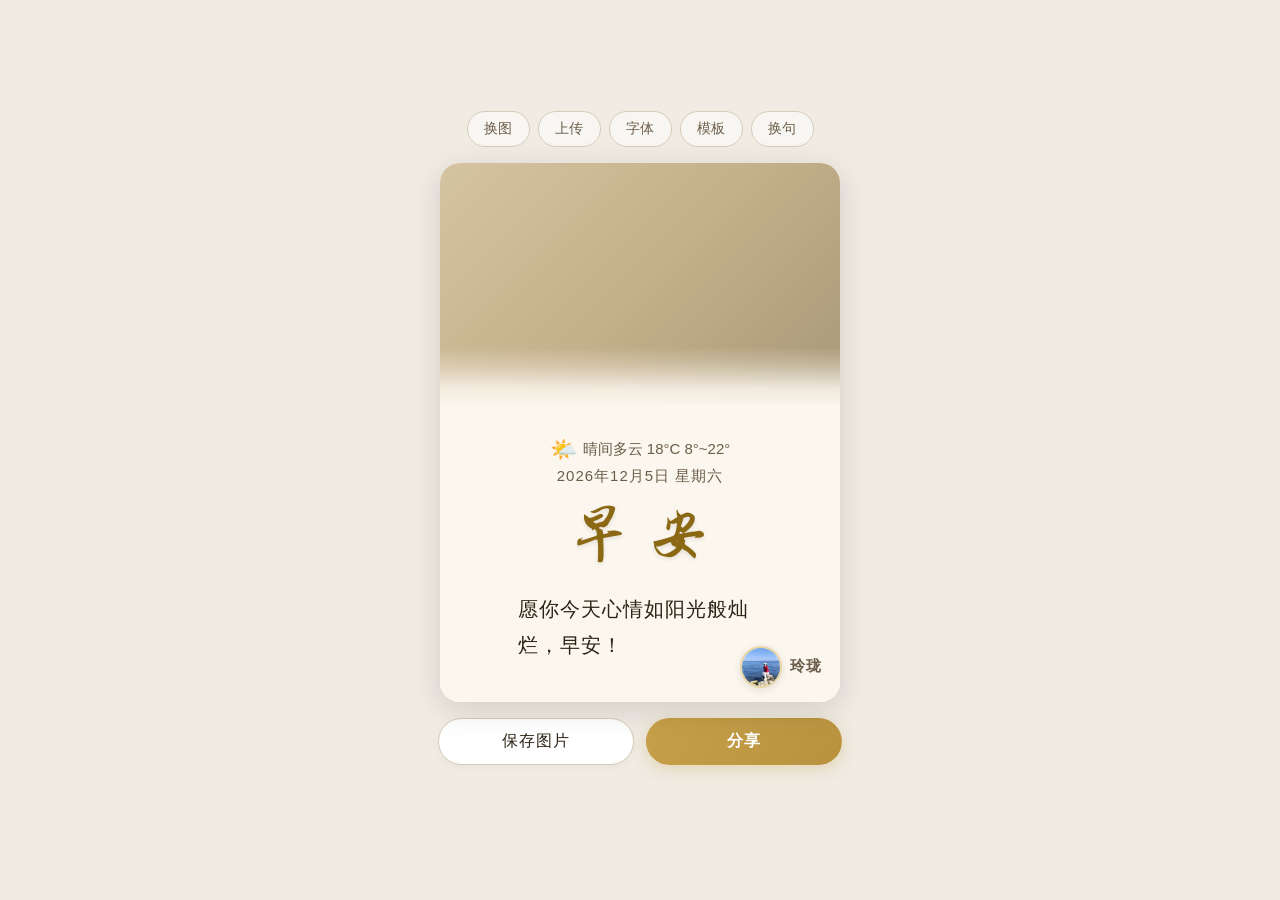
==== docs/index.html @ c414a66a "chore: 站点文件复制到 /docs 供 GitHub Pages 部署" ====
<!DOCTYPE html>
<html lang="zh-CN">
<head>
    <meta charset="UTF-8">
    <meta name="viewport" content="width=device-width, initial-scale=1.0, maximum-scale=1.0, user-scalable=no">
    <meta name="apple-mobile-web-app-capable" content="yes">
    <meta name="apple-mobile-web-app-status-bar-style" content="black-translucent">
    <title>早安海报</title>

    <!-- 手写体中文字体：Google Fonts 加载，系统楷体兜底 -->
    <link rel="preconnect" href="https://fonts.googleapis.com">
    <link rel="preconnect" href="https://fonts.gstatic.com" crossorigin>
    <link href="https://fonts.googleapis.com/css2?family=Ma+Shan+Zheng&family=Liu+Jian+Mao+Cao&family=ZCOOL+QingKe+HuangYou&family=Long+Cang&family=Zhi+Mang+Xing&display=swap" rel="stylesheet">

    <link rel="stylesheet" href="css/style.css">
</head>
<body>

    <!-- ========== 页面主体 ========== -->
    <main class="app-container">

        <!-- 顶部工具栏 — 一行排列 -->
        <header class="toolbar top-toolbar">
            <button class="btn-tool" id="btnChangeImage" title="换一张背景图">换图</button>
            <button class="btn-tool" id="btnUploadImage" title="上传自定义图片">上传</button>
            <button class="btn-tool" id="btnSwitchFont" title="换个字体风格">字体</button>
            <button class="btn-tool" id="btnTemplate" title="切换海报模板">模板</button>
            <button class="btn-tool" id="btnSwitchBlessing" title="换一句祝福语">换句</button>
        </header>

        <!-- 海报区域 -->
        <div class="poster-wrapper" id="posterWrapper">
            <div class="poster" id="poster">

                <!-- 图片区（上方）— 用 div + background-image，html2canvas 渲染更可靠 -->
                <div class="poster-image-zone">
                    <div class="poster-image" id="posterImage"></div>
                    <!-- 图片加载中 -->
                    <div class="poster-image-loading" id="posterImageLoading">加载中…</div>
                    <!-- 图片底部渐变过渡（延伸到信息区上方消除接缝） -->
                    <div class="poster-image-fade"></div>
                </div>

                <!-- 信息区（下方） -->
                <div class="poster-info-zone">
                    <div class="poster-content">

                        <!-- 天气 -->
                        <div class="poster-weather" id="posterWeather">
                            <span class="weather-icon" id="weatherIcon">☀️</span>
                            <span class="weather-text" id="weatherText">晴 18°C</span>
                        </div>

                        <!-- 日期 -->
                        <div class="poster-date" id="posterDate">
                            2026年7月3日 星期五
                        </div>

                        <!-- 早安大字 -->
                        <div class="poster-morning">
                            <span class="morning-text">早 安</span>
                        </div>

                        <!-- 祝福语（可点击编辑） -->
                        <div class="poster-blessing" id="posterBlessing">
                            <p class="blessing-text" id="blessingText"
                               title="点击编辑祝福语">愿你今天心情如阳光般灿烂！</p>
                            <!-- 编辑模式 -->
                            <textarea class="blessing-edit" id="blessingEdit"
                                      placeholder="输入你的祝福语…" rows="2"></textarea>
                            <div class="blessing-edit-actions" id="blessingEditActions">
                                <button class="btn-edit-action btn-edit-save" id="btnEditSave">✓ 确定</button>
                                <button class="btn-edit-action btn-edit-cancel" id="btnEditCancel">取消</button>
                                <button class="btn-edit-action btn-edit-reset" id="btnEditReset">恢复系统</button>
                            </div>
                        </div>

                    </div><!-- /poster-content -->

                    <!-- 作者署名 -->
                    <div class="poster-author">
                        <img
                            class="author-avatar"
                            id="authorAvatar"
                            src="assets/laowang.jpg"
                            alt="头像"
                            onerror="this.style.display='none'"
                        >
                        <span class="author-name" id="authorName">玲珑</span>
                    </div>
                </div><!-- /poster-info-zone -->

            </div><!-- /poster -->
        </div><!-- /poster-wrapper -->

        <!-- 底部操作栏 -->
        <footer class="toolbar bottom-toolbar">
            <button class="btn-action" id="btnSave">保存图片</button>
            <button class="btn-action btn-action-primary" id="btnShare">分享</button>
        </footer>

        <!-- 隐藏的文件上传 input -->
        <input type="file" id="fileInput" accept="image/*" style="display:none">

    </main>

    <!-- Toast 提示 -->
    <div class="toast" id="toast"></div>

    <!-- 模板选择弹窗 -->
    <div class="modal-overlay" id="modalOverlay">
        <div class="modal" id="modalTemplate">
            <h3 class="modal-title">选择海报模板</h3>
            <div class="template-list" id="templateList"></div>
            <button class="btn btn-block btn-primary" id="btnCloseModal">关闭</button>
        </div>
    </div>

    <!-- ========== 业务 JS ========== -->
    <script src="js/blessings.js"></script>
    <script src="js/weather.js"></script>
    <script src="js/fonts.js"></script>
    <script src="js/templates.js"></script>
    <script src="js/share.js"></script>
    <script src="js/app.js"></script>

</body>
</html>
---- docs/css/style.css ----
/* ============================================================
   早安海报 — 样式表
   布局：图片区(上 45%) + 信息区(下 55%) | 3 套模板 | 6 套字体
   使用 padding-bottom 撑高 + 绝对定位（兼容性最好）
   ============================================================ */

/* ---------- CSS 变量 ---------- */
:root {
    --gold:        #C8A04A;
    --gold-light:  #E8D5A3;
    --gold-dark:   #9A7B32;
    --warm-white:  #FFF8EC;
    --warm-bg:     #FBF6EE;
    --ink:         #2C2416;
    --ink-light:   #6B5E4A;
    --ink-lighter: #9A8E7A;

    --radius:      16px;
    --font-base:   "PingFang SC", "Hiragino Sans GB", "Microsoft YaHei", "Noto Sans SC", sans-serif;
    --font-song:   "Noto Serif SC", "STSong", "SimSun", "Songti SC", serif;
    --font-kai:    "STKaiti", "KaiTi", "Kaiti SC", serif;
}

/* ---------- 全局 ---------- */
*, *::before, *::after { box-sizing: border-box; margin: 0; padding: 0; }
html { font-size: 16px; -webkit-text-size-adjust: 100%; }

body {
    font-family: var(--font-base);
    background: #F0EBE3;
    color: var(--ink);
    min-height: 100dvh;
    display: flex;
    justify-content: center;
    align-items: flex-start;
    padding: 12px 0 24px;
    -webkit-tap-highlight-color: transparent;
    -webkit-font-smoothing: antialiased;
}

.app-container {
    width: 100%;
    max-width: 420px;
    display: flex;
    flex-direction: column;
    align-items: center;
    gap: 12px;
    padding: 0 8px;
}

/* ============================================================
   工具栏
   ============================================================ */
.toolbar {
    display: flex;
    align-items: center;
    justify-content: center;
    gap: 8px;
    width: 100%;
}
.top-toolbar    { padding: 8px 0 4px; flex-wrap: nowrap; }
.bottom-toolbar { padding: 4px 0 16px; gap: 12px; }

/* ---------- 高级感工具按钮（顶部） ---------- */
.btn-tool {
    font-family: var(--font-base);
    font-size: 13px;
    font-weight: 500;
    padding: 7px 14px;
    border: 1px solid #D5CBB8;
    border-radius: 20px;
    background: rgba(255,255,255,0.55);
    color: var(--ink-light);
    cursor: pointer;
    user-select: none;
    -webkit-user-select: none;
    transition: all 0.22s ease;
    white-space: nowrap;
    letter-spacing: 0.5px;
    backdrop-filter: blur(6px);
    -webkit-backdrop-filter: blur(6px);
    position: relative;
    overflow: hidden;
}
.btn-tool::after {
    content: '';
    position: absolute;
    inset: 0;
    border-radius: 20px;
    opacity: 0;
    transition: opacity 0.22s ease;
    background: linear-gradient(135deg, rgba(200,160,74,0.08), rgba(200,160,74,0.02));
}
.btn-tool:hover::after,
.btn-tool:active::after { opacity: 1; }
.btn-tool:hover {
    border-color: var(--gold);
    color: var(--gold-dark);
}
.btn-tool:active {
    transform: scale(0.95);
    background: rgba(200,160,74,0.12);
}

/* ---------- 底部操作按钮 ---------- */
.btn-action {
    font-family: var(--font-base);
    font-size: 16px;
    font-weight: 500;
    padding: 12px 32px;
    border: 1.5px solid #D5CBB8;
    border-radius: 26px;
    background: #fff;
    color: var(--ink);
    cursor: pointer;
    user-select: none;
    -webkit-user-select: none;
    transition: all 0.22s ease;
    letter-spacing: 1px;
    box-shadow: 0 2px 8px rgba(0,0,0,0.04);
    white-space: nowrap;
    flex: 1;
    text-align: center;
}
.btn-action:active {
    transform: scale(0.97);
    background: #f8f2e8;
}
.btn-action-primary {
    background: linear-gradient(135deg, #C8A04A, #B8923E);
    color: #fff;
    border-color: transparent;
    font-weight: 600;
    box-shadow: 0 4px 16px rgba(200,160,74,0.3);
}
.btn-action-primary:active {
    background: linear-gradient(135deg, #B08A38, #A07A2E);
    box-shadow: 0 2px 8px rgba(200,160,74,0.2);
}

/* ---------- 旧按钮兼容（弹窗关闭用） ---------- */
.btn {
    font-family: var(--font-base);
    font-size: 15px;
    padding: 12px 24px;
    border: none;
    border-radius: 24px;
    background: var(--gold);
    color: #fff;
    font-weight: 600;
    cursor: pointer;
    user-select: none;
    -webkit-user-select: none;
    transition: background 0.15s, transform 0.1s;
    white-space: nowrap;
}
.btn:active { transform: scale(0.96); background: #b08632; }
.btn-block { width: 100%; display: block; text-align: center; }

/* ============================================================
   海报外层 — padding-bottom 撑高
   ============================================================ */
.poster-wrapper {
    width: 100%;
    max-width: 375px;
    border-radius: var(--radius);
    overflow: hidden;
    box-shadow: 0 8px 32px rgba(0,0,0,0.13);
    position: relative;
    padding-bottom: 133.33%;     /* 3:4 */
    height: 0;
}

.poster {
    position: absolute;
    inset: 0;
    overflow: hidden;
    background: var(--warm-bg);
}

/* ============================================================
   图片区（上方 45%）
   — 用 div + background-image 代替 img 标签
   — html2canvas 对 background-size:cover 的渲染比 object-fit 更可靠
   ============================================================ */
.poster-image-zone {
    position: absolute;
    top: 0; left: 0; right: 0;
    height: 45%;
    overflow: hidden;
    /* 兜底渐变：图片加载前/失败时 */
    background: linear-gradient(135deg, #D5C4A1 0%, #C4B08A 50%, #A89878 100%);
}

.poster-image {
    width: 100%;
    height: 100%;
    background-size: cover;
    background-position: center;
    background-repeat: no-repeat;
    transition: opacity 0.4s ease;
}
.poster-image.loading { opacity: 0.3; }

.poster-image-loading {
    position: absolute;
    top: 50%; left: 50%;
    transform: translate(-50%, -50%);
    font-size: 14px;
    color: rgba(255,255,255,0.7);
    pointer-events: none;
    opacity: 0;
    transition: opacity 0.2s;
    z-index: 3;
}
.poster-image-loading.show { opacity: 1; }

/* 图片底部渐变过渡
   — height 增加到 60px，确保平滑过渡
   — 底部颜色与信息区背景精确一致 (#FBF6EE)，消除接缝 */
.poster-image-fade {
    position: absolute;
    bottom: -1px;   /* 1px 重叠消除可能出现的细线 */
    left: 0; right: 0;
    height: 60px;
    background: linear-gradient(to bottom,
        transparent 0%,
        rgba(251,246,238,0.3) 30%,
        rgba(251,246,238,0.85) 70%,
        #FBF6EE 100%);
    pointer-events: none;
    z-index: 2;
}

/* ============================================================
   信息区（下方 55%）
   — top 偏移量覆盖 2px 到图片区，彻底消除接缝线
   ============================================================ */
.poster-info-zone {
    position: absolute;
    top: calc(45% - 2px);  /* 2px 重叠，消除与图片区的渲染间隙 */
    bottom: 0;
    left: 0; right: 0;
    display: flex;
    flex-direction: column;
    align-items: center;
    justify-content: center;
    background: #FBF6EE;
}

.poster-content {
    display: flex;
    flex-direction: column;
    align-items: center;
    width: 100%;
    padding: 0 24px;
}

/* ---------- 天气 ---------- */
.poster-weather {
    display: flex;
    align-items: center;
    gap: 6px;
    font-size: 15px;
    color: var(--ink-light);
    margin-bottom: 6px;
}
.weather-icon { font-size: 22px; line-height: 1; }
.weather-text { font-weight: 500; }

/* ---------- 日期 ---------- */
.poster-date {
    font-size: 15px;
    color: var(--ink-light);
    letter-spacing: 1px;
    margin-bottom: 12px;
}

/* ---------- 早安大字 — 使用 CSS 变量让字体预设覆盖 ---------- */
.poster-morning { margin-bottom: 10px; }
.morning-text {
    font-family: var(--font-morning, var(--font-song));
    font-size: 62px;
    font-weight: var(--morning-weight, 400);
    letter-spacing: var(--morning-spacing, 6px);
    line-height: 1.15;
    color: #8B6914;
    text-shadow: 0 1px 2px rgba(0,0,0,0.06);
}

/* ---------- 祝福语 ---------- */
.poster-blessing {
    margin-top: 4px;
    position: relative;
}
.blessing-text {
    font-family: var(--font-blessing, var(--font-kai));
    font-size: var(--blessing-size, 20px);
    font-weight: var(--blessing-weight, 400);
    line-height: 1.8;
    letter-spacing: 1px;
    color: var(--ink);
    max-width: 260px;
    cursor: pointer;
    padding: 4px 8px;
    border-radius: 8px;
    transition: background 0.2s;
    white-space: pre-wrap;     /* 保留换行符 */
    word-break: break-word;
}
.blessing-text:hover {
    background: rgba(200,160,74,0.06);
}
.blessing-text.custom {
    /* 保持黑色，仅通过其他方式（可选）标记自定义状态 */
}

/* ---------- 祝福语编辑模式 ---------- */
.blessing-edit {
    display: none;
    width: 100%;
    max-width: 280px;
    min-height: 60px;
    font-family: var(--font-blessing, var(--font-kai));
    font-size: var(--blessing-size, 20px);
    font-weight: var(--blessing-weight, 400);
    line-height: 1.8;
    letter-spacing: 1px;
    color: var(--ink);
    border: 2px solid var(--gold);
    border-radius: 12px;
    padding: 10px 14px;
    background: #fff;
    resize: vertical;
    outline: none;
    text-align: center;
}
.blessing-edit:focus { border-color: var(--gold-dark); box-shadow: 0 0 0 3px rgba(200,160,74,0.12); }
/* 编辑区左对齐，方便输入多行 */
.blessing-edit {
    text-align: left;
    white-space: pre-wrap;
}

.blessing-edit-actions {
    display: none;
    gap: 8px;
    justify-content: center;
    margin-top: 10px;
    flex-wrap: wrap;
}

.btn-edit-action {
    font-family: var(--font-base);
    font-size: 13px;
    padding: 6px 16px;
    border-radius: 16px;
    border: 1px solid #D5CBB8;
    background: #fff;
    color: var(--ink-light);
    cursor: pointer;
    transition: all 0.15s;
    letter-spacing: 0.5px;
}
.btn-edit-action:active { transform: scale(0.96); }
.btn-edit-save {
    background: var(--gold);
    color: #fff;
    border-color: transparent;
    font-weight: 600;
}
.btn-edit-save:active { background: var(--gold-dark); }
.btn-edit-reset {
    font-size: 12px;
    color: #aaa;
    border-color: #e5e0d5;
}

/* 编辑模式激活 */
.poster-blessing.editing .blessing-text { display: none; }
.poster-blessing.editing .blessing-edit { display: block; }
.poster-blessing.editing .blessing-edit-actions { display: flex; }

/* ---------- 作者署名 ---------- */
.poster-author {
    position: absolute;
    bottom: 14px;
    right: 18px;
    display: flex;
    align-items: center;
    gap: 8px;
}
.author-avatar {
    width: 42px;
    height: 42px;
    border-radius: 50%;
    object-fit: cover;
    border: 2px solid var(--gold-light);
    box-shadow: 0 2px 8px rgba(0,0,0,0.1);
    background: #eee;
}
.author-name {
    font-size: 15px;
    font-weight: 600;
    letter-spacing: 1px;
    color: var(--ink-light);
}


/* ============================================================
   模板 B — 卡片式
   ============================================================ */
.poster.template-b .poster-image-zone {
    height: calc(50% + 20px);   /* 多出 20px 覆盖白色卡片上方圆角区域 */
    z-index: 1;
}
.poster.template-b .poster-image-fade { height: 0; }
.poster.template-b .poster-info-zone {
    top: 50%;
    bottom: 0;
    background: #fff;
    border-radius: 18px 18px 0 0;
    z-index: 3;
    padding-top: 20px;
    box-shadow: 0 -4px 20px rgba(0,0,0,0.06);
}
.poster.template-b .morning-text { font-size: 56px; }
.poster.template-b .blessing-text { font-size: 19px; }


/* ============================================================
   模板 C — 杂志风
   ============================================================ */
.poster.template-c .poster-image-zone {
    top: 0; bottom: 0;
    height: auto;
    z-index: 0;
}
.poster.template-c .poster-image-fade {
    top: 0; bottom: 0;
    height: auto;
    background: linear-gradient(
        175deg,
        rgba(0,0,0,0.05) 0%,
        rgba(0,0,0,0.15) 35%,
        rgba(0,0,0,0.50) 65%,
        rgba(0,0,0,0.70) 100%
    );
}
.poster.template-c .poster-info-zone {
    top: 0; bottom: 0;
    z-index: 2;
    background: transparent;
    justify-content: flex-end;
    padding-bottom: 22px;
}
.poster.template-c .poster-weather,
.poster.template-c .poster-date {
    color: rgba(255,255,255,0.85);
    text-shadow: 0 1px 4px rgba(0,0,0,0.4);
}
.poster.template-c .morning-text {
    color: #F0D68A;
    text-shadow: 0 2px 8px rgba(0,0,0,0.4);
}
.poster.template-c .blessing-text {
    color: rgba(255,255,255,0.92);
    text-shadow: 0 1px 6px rgba(0,0,0,0.5);
}
.poster.template-c .blessing-text:hover {
    background: rgba(255,255,255,0.1);
}
.poster.template-c .author-name {
    color: rgba(255,255,255,0.85);
    text-shadow: 0 1px 4px rgba(0,0,0,0.4);
}
.poster.template-c .author-avatar {
    border-color: rgba(255,255,255,0.6);
}


/* ============================================================
   字体预设 — 6 套手写/书法风格
   全部使用 Google Fonts 免费手写体 + 系统楷体兜底
   ============================================================ */

/* font-song → 马山正（日常手写）*/
.poster.font-song .morning-text { line-height: 1.1; }

/* font-kai → 毛草（草书）*/
.poster.font-kai .morning-text { line-height: 1.05; }
.poster.font-kai .blessing-text { line-height: 1.9; }

/* font-modern → 黄油体（艺术字）*/
.poster.font-modern .morning-text { line-height: 1.05; }

/* font-classic → 龙藏（随性手写）*/
.poster.font-classic .morning-text { line-height: 1.15; }

/* font-warm → 志莽行（行书）*/
.poster.font-warm .morning-text { line-height: 1.1; text-shadow: 0 2px 4px rgba(0,0,0,0.1); }

/* font-elegant → 系统楷体（兜底，永远可用）*/
.poster.font-elegant .morning-text { line-height: 1.1; }


/* ============================================================
   Toast
   ============================================================ */
.toast {
    position: fixed;
    bottom: 80px;
    left: 50%;
    transform: translateX(-50%) translateY(20px);
    background: rgba(0,0,0,0.78);
    color: #fff;
    padding: 10px 24px;
    border-radius: 24px;
    font-size: 15px;
    letter-spacing: 1px;
    pointer-events: none;
    opacity: 0;
    transition: all 0.3s ease;
    z-index: 999;
    white-space: nowrap;
}
.toast.show {
    opacity: 1;
    transform: translateX(-50%) translateY(0);
}

/* ============================================================
   弹窗 / 模板选择
   ============================================================ */
.modal-overlay {
    position: fixed;
    inset: 0;
    background: rgba(0,0,0,0.45);
    z-index: 100;
    display: flex;
    align-items: flex-end;
    justify-content: center;
    opacity: 0;
    pointer-events: none;
    transition: opacity 0.25s ease;
}
.modal-overlay.show { opacity: 1; pointer-events: auto; }

.modal {
    background: #fff;
    width: 100%;
    max-width: 420px;
    border-radius: 20px 20px 0 0;
    padding: 24px 20px 32px;
    box-shadow: 0 -4px 24px rgba(0,0,0,0.12);
    transform: translateY(100%);
    transition: transform 0.3s ease;
}
.modal-overlay.show .modal { transform: translateY(0); }

.modal-title {
    font-size: 18px;
    font-weight: 700;
    text-align: center;
    margin-bottom: 18px;
    color: var(--ink);
}

.template-list {
    display: flex;
    flex-direction: column;
    gap: 10px;
    margin-bottom: 18px;
}

.template-option {
    display: flex;
    align-items: center;
    gap: 14px;
    padding: 14px 16px;
    border-radius: 14px;
    border: 2px solid #eee;
    background: #fafafa;
    cursor: pointer;
    transition: all 0.15s;
    font-family: var(--font-base);
    font-size: 15px;
}
.template-option:active { background: #f0e8d8; }
.template-option.active {
    border-color: var(--gold);
    background: #FFF8EC;
}
.template-option .tpl-icon    { font-size: 28px; line-height: 1; }
.template-option .tpl-info    { flex: 1; }
.template-option .tpl-name    { font-weight: 600; font-size: 16px; color: var(--ink); }
.template-option .tpl-desc    { font-size: 13px; color: var(--ink-light); margin-top: 2px; }
.template-option .tpl-check   { font-size: 20px; color: var(--gold); opacity: 0; }
.template-option.active .tpl-check { opacity: 1; }


/* ============================================================
   响应式
   ============================================================ */
@media (max-width: 374px) {
    .poster-wrapper {
        border-radius: 0;
        padding-bottom: 150%;
    }
    .btn-tool { font-size: 12px; padding: 6px 10px; }
    .top-toolbar { gap: 5px; }
    .morning-text { font-size: 50px; letter-spacing: 4px; }
    .blessing-text { font-size: 18px; }
    .poster.template-c .morning-text { font-size: 50px; }
}

@media (min-width: 600px) {
    body { align-items: center; padding: 24px 0 40px; }
    .poster-wrapper { border-radius: 20px; max-width: 400px; }
    .btn-tool { font-size: 14px; padding: 8px 16px; }
    .morning-text { font-size: 68px; }
}
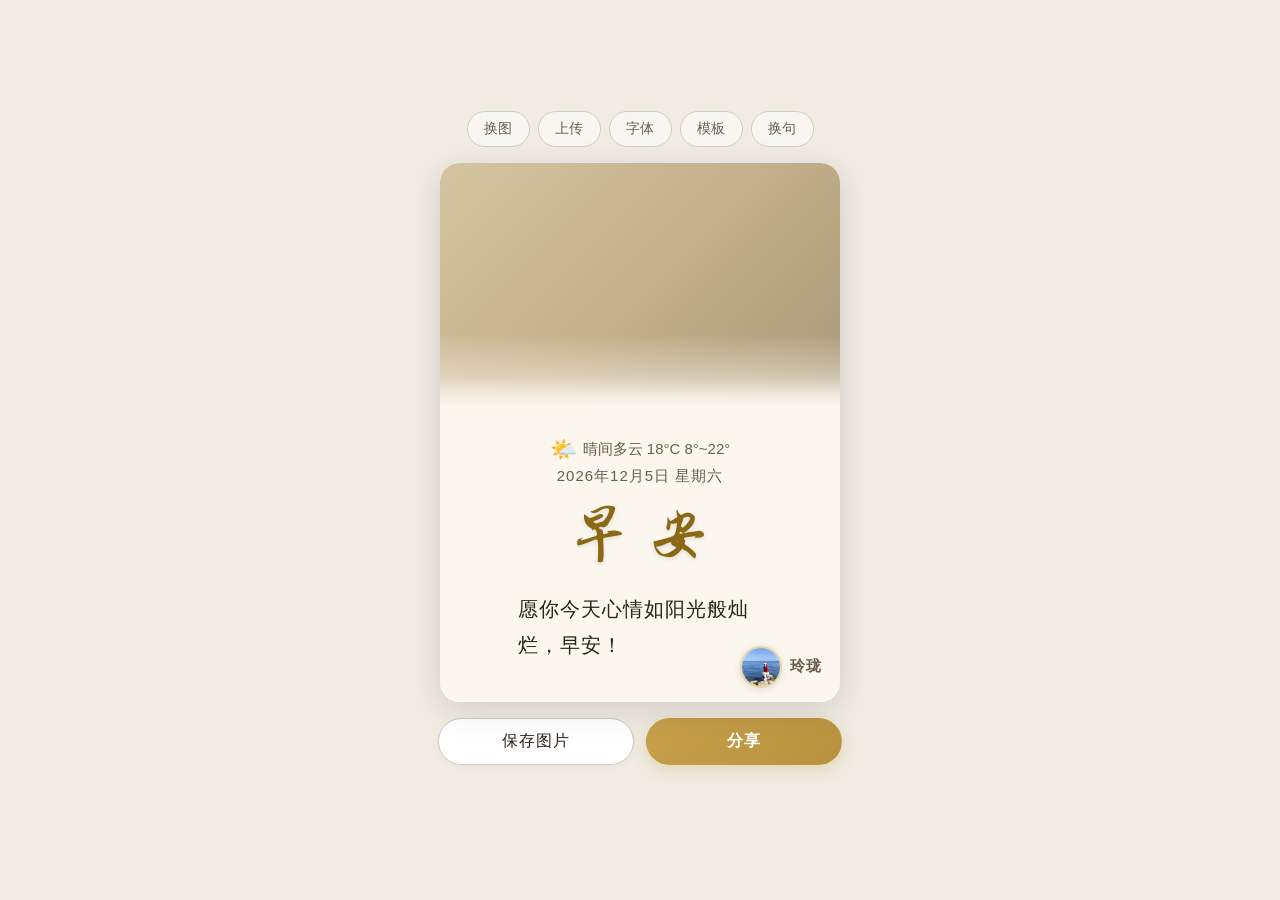
==== commit 6ee14980: "fix: 渐变线改用::after伪元素消除边界 + JPEG输出控制在~200KB" ====
--- a/docs/index.html
+++ b/docs/index.html
@@ -37,8 +37,6 @@
                     <div class="poster-image" id="posterImage"></div>
                     <!-- 图片加载中 -->
                     <div class="poster-image-loading" id="posterImageLoading">加载中…</div>
-                    <!-- 图片底部渐变过渡（延伸到信息区上方消除接缝） -->
-                    <div class="poster-image-fade"></div>
                 </div>
 
                 <!-- 信息区（下方） -->
--- a/docs/css/style.css
+++ b/docs/css/style.css
@@ -215,18 +215,15 @@
 }
 .poster-image-loading.show { opacity: 1; }
 
-/* 图片底部渐变过渡
-   — height 增加到 60px，确保平滑过渡
-   — 底部颜色与信息区背景精确一致 (#FBF6EE)，消除接缝 */
-.poster-image-fade {
+/* 图片底部渐变 — ::after 伪元素，无独立 DOM，消除边界线 */
+.poster-image-zone::after {
+    content: '';
     position: absolute;
-    bottom: -1px;   /* 1px 重叠消除可能出现的细线 */
-    left: 0; right: 0;
-    height: 60px;
+    inset: 0;
     background: linear-gradient(to bottom,
-        transparent 0%,
-        rgba(251,246,238,0.3) 30%,
-        rgba(251,246,238,0.85) 70%,
+        rgba(251,246,238,0) 70%,
+        rgba(251,246,238,0.45) 88%,
+        rgba(251,246,238,0.88) 96%,
         #FBF6EE 100%);
     pointer-events: none;
     z-index: 2;
@@ -414,7 +411,7 @@
     height: calc(50% + 20px);   /* 多出 20px 覆盖白色卡片上方圆角区域 */
     z-index: 1;
 }
-.poster.template-b .poster-image-fade { height: 0; }
+.poster.template-b .poster-image-zone::after { display: none; }
 .poster.template-b .poster-info-zone {
     top: 50%;
     bottom: 0;
@@ -436,9 +433,7 @@
     height: auto;
     z-index: 0;
 }
-.poster.template-c .poster-image-fade {
-    top: 0; bottom: 0;
-    height: auto;
+.poster.template-c .poster-image-zone::after {
     background: linear-gradient(
         175deg,
         rgba(0,0,0,0.05) 0%,
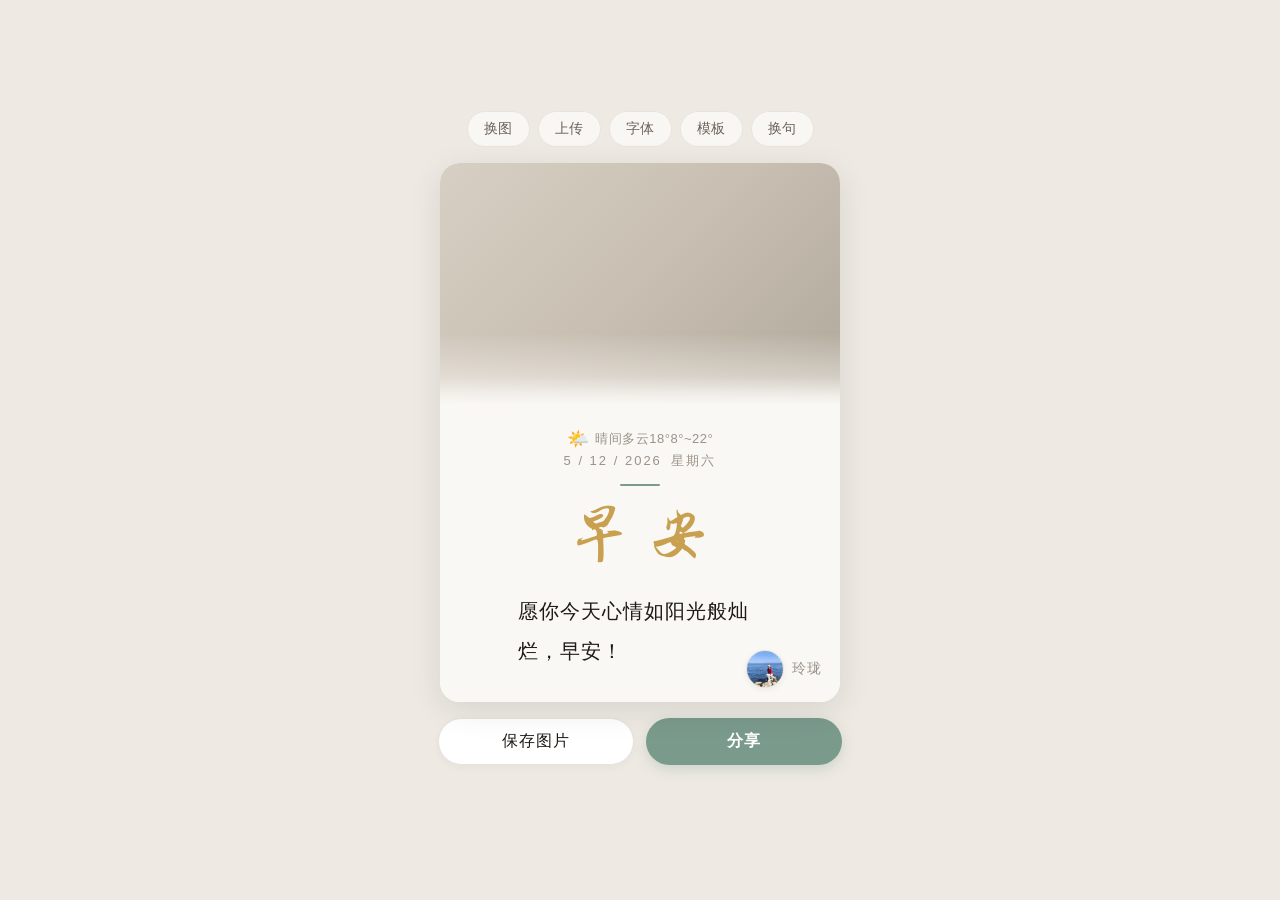
==== commit ad835bac: "fix: 模板D日期清晰化+天气双行堆叠+早安分两区竖排无间距" ====
--- a/docs/index.html
+++ b/docs/index.html
@@ -56,7 +56,7 @@
 
                         <!-- 早安大字 -->
                         <div class="poster-morning">
-                            <span class="morning-text">早 安</span>
+                            <span class="morning-text"><span class="m-char">早</span> <span class="m-char">安</span></span>
                         </div>
 
                         <!-- 祝福语（可点击编辑） -->
--- a/docs/css/style.css
+++ b/docs/css/style.css
@@ -1,19 +1,22 @@
 /* ============================================================
-   早安海报 — 样式表
-   布局：图片区(上 45%) + 信息区(下 55%) | 3 套模板 | 6 套字体
-   使用 padding-bottom 撑高 + 绝对定位（兼容性最好）
+   早安海报 — 样式表  ·  「晨露」主题
+   克制清冷 × 松绿点缀 × 在花哨泛滥的早安图中脱颖而出
    ============================================================ */
 
 /* ---------- CSS 变量 ---------- */
 :root {
-    --gold:        #C8A04A;
-    --gold-light:  #E8D5A3;
-    --gold-dark:   #9A7B32;
-    --warm-white:  #FFF8EC;
-    --warm-bg:     #FBF6EE;
-    --ink:         #2C2416;
-    --ink-light:   #6B5E4A;
-    --ink-lighter: #9A8E7A;
+    --sage:         #7A9A8C;   /* 松绿 — 签名 accent，自然清新 */
+    --sage-light:   #B8CDC3;
+    --sage-subtle:  #E8EFEB;
+    --gold:         #C8A050;   /* 古金 — 仅用于「早安」大字 */
+    --gold-light:   #E0CDA0;
+    --paper:        #FAF8F5;   /* 晨光白 — 海报背景 */
+    --page-bg:      #EEEAE3;   /* 页面底色 */
+    --ink:          #1E1A16;   /* 墨 — 主文字 */
+    --ink-light:    #6B6258;   /* 暖灰 — 天气/日期 */
+    --ink-lighter:  #9B9288;   /* 浅灰 — 辅助信息 */
+    --white:        #FFFFFF;
+    --border:       #E8E3DB;
 
     --radius:      16px;
     --font-base:   "PingFang SC", "Hiragino Sans GB", "Microsoft YaHei", "Noto Sans SC", sans-serif;
@@ -27,7 +30,7 @@
 
 body {
     font-family: var(--font-base);
-    background: #F0EBE3;
+    background: var(--page-bg);
     color: var(--ink);
     min-height: 100dvh;
     display: flex;
@@ -61,15 +64,15 @@
 .top-toolbar    { padding: 8px 0 4px; flex-wrap: nowrap; }
 .bottom-toolbar { padding: 4px 0 16px; gap: 12px; }
 
-/* ---------- 高级感工具按钮（顶部） ---------- */
+/* ---------- 顶部工具按钮 ---------- */
 .btn-tool {
     font-family: var(--font-base);
     font-size: 13px;
     font-weight: 500;
     padding: 7px 14px;
-    border: 1px solid #D5CBB8;
+    border: 1px solid var(--border);
     border-radius: 20px;
-    background: rgba(255,255,255,0.55);
+    background: rgba(255,255,255,0.6);
     color: var(--ink-light);
     cursor: pointer;
     user-select: none;
@@ -79,27 +82,14 @@
     letter-spacing: 0.5px;
     backdrop-filter: blur(6px);
     -webkit-backdrop-filter: blur(6px);
-    position: relative;
-    overflow: hidden;
-}
-.btn-tool::after {
-    content: '';
-    position: absolute;
-    inset: 0;
-    border-radius: 20px;
-    opacity: 0;
-    transition: opacity 0.22s ease;
-    background: linear-gradient(135deg, rgba(200,160,74,0.08), rgba(200,160,74,0.02));
-}
-.btn-tool:hover::after,
-.btn-tool:active::after { opacity: 1; }
+}
 .btn-tool:hover {
-    border-color: var(--gold);
-    color: var(--gold-dark);
+    border-color: var(--sage);
+    color: var(--sage);
 }
 .btn-tool:active {
     transform: scale(0.95);
-    background: rgba(200,160,74,0.12);
+    background: var(--sage-subtle);
 }
 
 /* ---------- 底部操作按钮 ---------- */
@@ -108,9 +98,9 @@
     font-size: 16px;
     font-weight: 500;
     padding: 12px 32px;
-    border: 1.5px solid #D5CBB8;
+    border: 1.5px solid var(--border);
     border-radius: 26px;
-    background: #fff;
+    background: var(--white);
     color: var(--ink);
     cursor: pointer;
     user-select: none;
@@ -124,28 +114,28 @@
 }
 .btn-action:active {
     transform: scale(0.97);
-    background: #f8f2e8;
+    background: #f5f2ec;
 }
 .btn-action-primary {
-    background: linear-gradient(135deg, #C8A04A, #B8923E);
+    background: var(--sage);
     color: #fff;
     border-color: transparent;
     font-weight: 600;
-    box-shadow: 0 4px 16px rgba(200,160,74,0.3);
+    box-shadow: 0 4px 14px rgba(122,154,140,0.3);
 }
 .btn-action-primary:active {
-    background: linear-gradient(135deg, #B08A38, #A07A2E);
-    box-shadow: 0 2px 8px rgba(200,160,74,0.2);
-}
-
-/* ---------- 旧按钮兼容（弹窗关闭用） ---------- */
+    background: #6A8A7C;
+    box-shadow: 0 2px 8px rgba(122,154,140,0.2);
+}
+
+/* ---------- 弹窗关闭按钮 ---------- */
 .btn {
     font-family: var(--font-base);
     font-size: 15px;
     padding: 12px 24px;
     border: none;
     border-radius: 24px;
-    background: var(--gold);
+    background: var(--sage);
     color: #fff;
     font-weight: 600;
     cursor: pointer;
@@ -154,20 +144,20 @@
     transition: background 0.15s, transform 0.1s;
     white-space: nowrap;
 }
-.btn:active { transform: scale(0.96); background: #b08632; }
+.btn:active { transform: scale(0.96); background: #6A8A7C; }
 .btn-block { width: 100%; display: block; text-align: center; }
 
 /* ============================================================
-   海报外层 — padding-bottom 撑高
+   海报外层
    ============================================================ */
 .poster-wrapper {
     width: 100%;
     max-width: 375px;
     border-radius: var(--radius);
     overflow: hidden;
-    box-shadow: 0 8px 32px rgba(0,0,0,0.13);
+    box-shadow: 0 8px 32px rgba(0,0,0,0.1);
     position: relative;
-    padding-bottom: 133.33%;     /* 3:4 */
+    padding-bottom: 133.33%;
     height: 0;
 }
 
@@ -175,21 +165,18 @@
     position: absolute;
     inset: 0;
     overflow: hidden;
-    background: var(--warm-bg);
+    background: var(--paper);
 }
 
 /* ============================================================
    图片区（上方 45%）
-   — 用 div + background-image 代替 img 标签
-   — html2canvas 对 background-size:cover 的渲染比 object-fit 更可靠
    ============================================================ */
 .poster-image-zone {
     position: absolute;
     top: 0; left: 0; right: 0;
     height: 45%;
     overflow: hidden;
-    /* 兜底渐变：图片加载前/失败时 */
-    background: linear-gradient(135deg, #D5C4A1 0%, #C4B08A 50%, #A89878 100%);
+    background: linear-gradient(135deg, #D8CFC4 0%, #C8BFB2 50%, #B0A89A 100%);
 }
 
 .poster-image {
@@ -215,34 +202,33 @@
 }
 .poster-image-loading.show { opacity: 1; }
 
-/* 图片底部渐变 — ::after 伪元素，无独立 DOM，消除边界线 */
+/* 图片底部渐变过渡 */
 .poster-image-zone::after {
     content: '';
     position: absolute;
     inset: 0;
     background: linear-gradient(to bottom,
-        rgba(251,246,238,0) 70%,
-        rgba(251,246,238,0.45) 88%,
-        rgba(251,246,238,0.88) 96%,
-        #FBF6EE 100%);
+        rgba(250,248,245,0) 70%,
+        rgba(250,248,245,0.45) 88%,
+        rgba(250,248,245,0.88) 96%,
+        #FAF8F5 100%);
     pointer-events: none;
     z-index: 2;
 }
 
 /* ============================================================
    信息区（下方 55%）
-   — top 偏移量覆盖 2px 到图片区，彻底消除接缝线
    ============================================================ */
 .poster-info-zone {
     position: absolute;
-    top: calc(45% - 2px);  /* 2px 重叠，消除与图片区的渲染间隙 */
+    top: calc(45% - 2px);
     bottom: 0;
     left: 0; right: 0;
     display: flex;
     flex-direction: column;
     align-items: center;
     justify-content: center;
-    background: #FBF6EE;
+    background: var(--paper);
 }
 
 .poster-content {
@@ -258,43 +244,65 @@
     display: flex;
     align-items: center;
     gap: 6px;
-    font-size: 15px;
-    color: var(--ink-light);
-    margin-bottom: 6px;
-}
-.weather-icon { font-size: 22px; line-height: 1; }
-.weather-text { font-weight: 500; }
+    font-size: 13px;
+    color: var(--ink-lighter);
+    letter-spacing: 0.5px;
+    margin-bottom: 4px;
+}
+.weather-icon { font-size: 18px; line-height: 1; }
+.weather-text { font-weight: 400; }
+.w-desc, .w-temp, .w-range { display: inline; }
 
 /* ---------- 日期 ---------- */
 .poster-date {
-    font-size: 15px;
-    color: var(--ink-light);
-    letter-spacing: 1px;
+    font-size: 13px;
+    color: var(--ink-lighter);
+    letter-spacing: 2px;
+    margin-bottom: 14px;
+}
+.date-sep,
+.date-year { color: var(--ink-lighter); }
+.date-weekday { color: var(--ink-lighter); margin-left: 4px; }
+
+/* ---------- 签名线（早安上方松绿细线） ---------- */
+.poster-morning {
+    margin-bottom: 10px;
+    display: flex;
+    flex-direction: column;
+    align-items: center;
+}
+/* 签名绿线 — 所有模板统一的视觉记忆点 */
+.poster-morning::before {
+    content: '';
+    display: block;
+    width: 40px;
+    height: 2px;
+    background: var(--sage);
     margin-bottom: 12px;
-}
-
-/* ---------- 早安大字 — 使用 CSS 变量让字体预设覆盖 ---------- */
-.poster-morning { margin-bottom: 10px; }
+    border-radius: 1px;
+}
+
+/* ---------- 早安大字 ---------- */
 .morning-text {
     font-family: var(--font-morning, var(--font-song));
     font-size: 62px;
     font-weight: var(--morning-weight, 400);
     letter-spacing: var(--morning-spacing, 6px);
     line-height: 1.15;
-    color: #8B6914;
-    text-shadow: 0 1px 2px rgba(0,0,0,0.06);
+    color: var(--gold);
 }
 
 /* ---------- 祝福语 ---------- */
 .poster-blessing {
+    text-align: left;
     margin-top: 4px;
     position: relative;
 }
 .blessing-text {
     font-family: var(--font-blessing, var(--font-kai));
-    font-size: var(--blessing-size, 20px);
+    font-size: var(--blessing-size, 17px);
     font-weight: var(--blessing-weight, 400);
-    line-height: 1.8;
+    line-height: 2.0;
     letter-spacing: 1px;
     color: var(--ink);
     max-width: 260px;
@@ -302,14 +310,14 @@
     padding: 4px 8px;
     border-radius: 8px;
     transition: background 0.2s;
-    white-space: pre-wrap;     /* 保留换行符 */
+    white-space: pre-wrap;
     word-break: break-word;
 }
 .blessing-text:hover {
-    background: rgba(200,160,74,0.06);
+    background: rgba(122,154,140,0.06);
 }
 .blessing-text.custom {
-    /* 保持黑色，仅通过其他方式（可选）标记自定义状态 */
+    /* 自定义祝福语保持原色 */
 }
 
 /* ---------- 祝福语编辑模式 ---------- */
@@ -319,25 +327,21 @@
     max-width: 280px;
     min-height: 60px;
     font-family: var(--font-blessing, var(--font-kai));
-    font-size: var(--blessing-size, 20px);
+    font-size: var(--blessing-size, 17px);
     font-weight: var(--blessing-weight, 400);
-    line-height: 1.8;
+    line-height: 2.0;
     letter-spacing: 1px;
     color: var(--ink);
-    border: 2px solid var(--gold);
+    border: 2px solid var(--sage);
     border-radius: 12px;
     padding: 10px 14px;
     background: #fff;
     resize: vertical;
     outline: none;
-    text-align: center;
-}
-.blessing-edit:focus { border-color: var(--gold-dark); box-shadow: 0 0 0 3px rgba(200,160,74,0.12); }
-/* 编辑区左对齐，方便输入多行 */
-.blessing-edit {
     text-align: left;
     white-space: pre-wrap;
 }
+.blessing-edit:focus { border-color: #5A8A6C; box-shadow: 0 0 0 3px rgba(122,154,140,0.12); }
 
 .blessing-edit-actions {
     display: none;
@@ -352,7 +356,7 @@
     font-size: 13px;
     padding: 6px 16px;
     border-radius: 16px;
-    border: 1px solid #D5CBB8;
+    border: 1px solid var(--border);
     background: #fff;
     color: var(--ink-light);
     cursor: pointer;
@@ -361,19 +365,18 @@
 }
 .btn-edit-action:active { transform: scale(0.96); }
 .btn-edit-save {
-    background: var(--gold);
+    background: var(--sage);
     color: #fff;
     border-color: transparent;
     font-weight: 600;
 }
-.btn-edit-save:active { background: var(--gold-dark); }
+.btn-edit-save:active { background: #6A8A7C; }
 .btn-edit-reset {
     font-size: 12px;
-    color: #aaa;
-    border-color: #e5e0d5;
-}
-
-/* 编辑模式激活 */
+    color: #bbb;
+    border-color: #e8e3db;
+}
+
 .poster-blessing.editing .blessing-text { display: none; }
 .poster-blessing.editing .blessing-edit { display: block; }
 .poster-blessing.editing .blessing-edit-actions { display: flex; }
@@ -388,19 +391,19 @@
     gap: 8px;
 }
 .author-avatar {
-    width: 42px;
-    height: 42px;
+    width: 38px;
+    height: 38px;
     border-radius: 50%;
     object-fit: cover;
-    border: 2px solid var(--gold-light);
-    box-shadow: 0 2px 8px rgba(0,0,0,0.1);
+    border: 1.5px solid var(--border);
+    box-shadow: 0 2px 6px rgba(0,0,0,0.06);
     background: #eee;
 }
 .author-name {
-    font-size: 15px;
-    font-weight: 600;
+    font-size: 14px;
+    font-weight: 500;
     letter-spacing: 1px;
-    color: var(--ink-light);
+    color: var(--ink-lighter);
 }
 
 
@@ -408,7 +411,7 @@
    模板 B — 卡片式
    ============================================================ */
 .poster.template-b .poster-image-zone {
-    height: calc(50% + 20px);   /* 多出 20px 覆盖白色卡片上方圆角区域 */
+    height: calc(50% + 20px);
     z-index: 1;
 }
 .poster.template-b .poster-image-zone::after { display: none; }
@@ -422,11 +425,11 @@
     box-shadow: 0 -4px 20px rgba(0,0,0,0.06);
 }
 .poster.template-b .morning-text { font-size: 56px; }
-.poster.template-b .blessing-text { font-size: 19px; }
-
-
-/* ============================================================
-   模板 C — 杂志风
+.poster.template-b .blessing-text { font-size: 16px; }
+
+
+/* ============================================================
+   模板 C — 杂志风（全图 + 深色叠字）
    ============================================================ */
 .poster.template-c .poster-image-zone {
     top: 0; bottom: 0;
@@ -449,53 +452,200 @@
     justify-content: flex-end;
     padding-bottom: 22px;
 }
+.poster.template-c .poster-morning::before {
+    background: rgba(255,255,255,0.5);
+}
 .poster.template-c .poster-weather,
 .poster.template-c .poster-date {
-    color: rgba(255,255,255,0.85);
-    text-shadow: 0 1px 4px rgba(0,0,0,0.4);
+    color: rgba(255,255,255,0.8);
 }
 .poster.template-c .morning-text {
-    color: #F0D68A;
-    text-shadow: 0 2px 8px rgba(0,0,0,0.4);
+    color: var(--gold-light);
 }
 .poster.template-c .blessing-text {
-    color: rgba(255,255,255,0.92);
-    text-shadow: 0 1px 6px rgba(0,0,0,0.5);
+    color: rgba(255,255,255,0.9);
 }
 .poster.template-c .blessing-text:hover {
-    background: rgba(255,255,255,0.1);
+    background: rgba(255,255,255,0.08);
 }
 .poster.template-c .author-name {
-    color: rgba(255,255,255,0.85);
-    text-shadow: 0 1px 4px rgba(0,0,0,0.4);
+    color: rgba(255,255,255,0.8);
 }
 .poster.template-c .author-avatar {
-    border-color: rgba(255,255,255,0.6);
+    border-color: rgba(255,255,255,0.4);
+}
+
+
+/* ============================================================
+   模板 D — 竖排诗意
+   暖桃背景 · 左日期右天气 · 居中画框 · 早晚安分两区竖排
+   ============================================================ */
+.poster.template-d {
+    background: #F2EEE6;
+}
+
+/* --- 图片居中带圆角 --- */
+.poster.template-d .poster-image-zone {
+    top: 24%;
+    left: 6%;
+    right: 6%;
+    bottom: 32%;
+    height: auto;
+    border-radius: 12px;
+    overflow: hidden;
+    box-shadow: 0 3px 16px rgba(0,0,0,0.07);
+}
+.poster.template-d .poster-image-zone::after { display: none; }
+
+.poster.template-d .poster-info-zone {
+    top: 0; bottom: 0;
+    height: auto;
+    background: transparent;
+    justify-content: flex-start;
+}
+
+/* --- 左：日期（可读格式）--- */
+.poster.template-d .poster-date {
+    position: absolute;
+    top: 7%;
+    left: 12%;
+    text-align: left;
+    margin-bottom: 0;
+    letter-spacing: 0;
+    line-height: 1.3;
+}
+.poster.template-d .date-day {
+    display: inline;
+    font-size: 38px;
+    font-weight: 600;
+    color: #3C2E24;
+    line-height: 1.0;
+}
+/* 加「日」后缀 */
+.poster.template-d .date-day::after {
+    content: '日';
+    font-size: 16px;
+    font-weight: 400;
+    color: #6B5E4A;
+    margin-left: 2px;
+}
+.poster.template-d .date-month {
+    font-size: 15px;
+    font-weight: 500;
+    color: #6B5E4A;
+}
+/* 加「月」后缀 */
+.poster.template-d .date-month::after {
+    content: '月';
+}
+.poster.template-d .date-weekday {
+    display: block;
+    font-size: 12px;
+    color: #A89880;
+    letter-spacing: 1px;
+    margin-top: 2px;
+}
+.poster.template-d .date-sep,
+.poster.template-d .date-year { display: none; }
+
+/* --- 右：天气（两行堆叠）--- */
+.poster.template-d .poster-weather {
+    position: absolute;
+    top: 7%;
+    right: 12%;
+    text-align: right;
+    color: var(--ink-light);
+    font-size: 14px;
+    margin-bottom: 0;
+    display: flex;
+    flex-direction: column;
+    align-items: flex-end;
+    gap: 0;
+}
+.poster.template-d .weather-icon {
+    display: none;   /* 竖排布局隐藏图标，用文字就够 */
+}
+.poster.template-d .w-desc {
+    display: block;
+    font-size: 15px;
+    color: #6B5E4A;
+}
+.poster.template-d .w-temp {
+    display: block;
+    font-size: 22px;
+    font-weight: 600;
+    color: #3C2E24;
+    line-height: 1.2;
+}
+.poster.template-d .w-range {
+    display: block;
+    font-size: 11px;
+    color: #A89880;
+    margin-top: 1px;
+}
+
+/* --- 早安：分两区竖排，各自独立 --- */
+.poster.template-d .poster-morning {
+    position: absolute;
+    left: 12%;
+    bottom: 8%;
+    writing-mode: horizontal-tb;   /* 恢复横排 */
+    display: flex;
+    flex-direction: column;
+    align-items: center;
+    gap: 4px;
+    margin-bottom: 0;
+}
+.poster.template-d .poster-morning::before { display: none; }
+.poster.template-d .m-char {
+    display: block;
+    font-family: var(--font-morning, var(--font-song));
+    font-size: 52px;
+    font-weight: var(--morning-weight, 400);
+    color: #4A3828;
+    line-height: 1.0;
+    letter-spacing: 0;
+}
+.poster.template-d .morning-text {
+    /* 覆盖默认的 morning-text 样式，继承到 m-char */
+    letter-spacing: 0;
+}
+
+/* --- 祝福语：右下方 --- */
+.poster.template-d .poster-blessing {
+    position: absolute;
+    left: 34%;
+    right: 10%;
+    bottom: 8%;
+    text-align: left;
+    margin-top: 0;
+}
+.poster.template-d .blessing-text {
+    max-width: 100%;
+    font-size: 17px;
+    line-height: 2.0;
+    color: #5C4A38;
+}
+
+.poster.template-d .poster-author { bottom: 14px; right: 16px; }
+.poster.template-d .author-name { color: #8A7A65; }
+
+@media (max-width: 374px) {
+    .poster.template-d .date-day { font-size: 32px; }
+    .poster.template-d .m-char { font-size: 44px; }
+    .poster.template-d .blessing-text { font-size: 15px; line-height: 1.9; }
 }
 
 
 /* ============================================================
    字体预设 — 6 套手写/书法风格
-   全部使用 Google Fonts 免费手写体 + 系统楷体兜底
-   ============================================================ */
-
-/* font-song → 马山正（日常手写）*/
+   ============================================================ */
 .poster.font-song .morning-text { line-height: 1.1; }
-
-/* font-kai → 毛草（草书）*/
 .poster.font-kai .morning-text { line-height: 1.05; }
 .poster.font-kai .blessing-text { line-height: 1.9; }
-
-/* font-modern → 黄油体（艺术字）*/
 .poster.font-modern .morning-text { line-height: 1.05; }
-
-/* font-classic → 龙藏（随性手写）*/
 .poster.font-classic .morning-text { line-height: 1.15; }
-
-/* font-warm → 志莽行（行书）*/
-.poster.font-warm .morning-text { line-height: 1.1; text-shadow: 0 2px 4px rgba(0,0,0,0.1); }
-
-/* font-elegant → 系统楷体（兜底，永远可用）*/
+.poster.font-warm .morning-text { line-height: 1.1; }
 .poster.font-elegant .morning-text { line-height: 1.1; }
 
 
@@ -507,11 +657,11 @@
     bottom: 80px;
     left: 50%;
     transform: translateX(-50%) translateY(20px);
-    background: rgba(0,0,0,0.78);
+    background: rgba(30,26,22,0.85);
     color: #fff;
     padding: 10px 24px;
     border-radius: 24px;
-    font-size: 15px;
+    font-size: 14px;
     letter-spacing: 1px;
     pointer-events: none;
     opacity: 0;
@@ -583,14 +733,14 @@
 }
 .template-option:active { background: #f0e8d8; }
 .template-option.active {
-    border-color: var(--gold);
-    background: #FFF8EC;
+    border-color: var(--sage);
+    background: var(--sage-subtle);
 }
 .template-option .tpl-icon    { font-size: 28px; line-height: 1; }
 .template-option .tpl-info    { flex: 1; }
 .template-option .tpl-name    { font-weight: 600; font-size: 16px; color: var(--ink); }
 .template-option .tpl-desc    { font-size: 13px; color: var(--ink-light); margin-top: 2px; }
-.template-option .tpl-check   { font-size: 20px; color: var(--gold); opacity: 0; }
+.template-option .tpl-check   { font-size: 20px; color: var(--sage); opacity: 0; }
 .template-option.active .tpl-check { opacity: 1; }
 
 
@@ -605,8 +755,10 @@
     .btn-tool { font-size: 12px; padding: 6px 10px; }
     .top-toolbar { gap: 5px; }
     .morning-text { font-size: 50px; letter-spacing: 4px; }
-    .blessing-text { font-size: 18px; }
+    .blessing-text { font-size: 16px; }
     .poster.template-c .morning-text { font-size: 50px; }
+    .poster.template-d .morning-text { font-size: 38px; letter-spacing: 10px; }
+    .poster.template-d .blessing-text { font-size: 15px; line-height: 1.9; }
 }
 
 @media (min-width: 600px) {
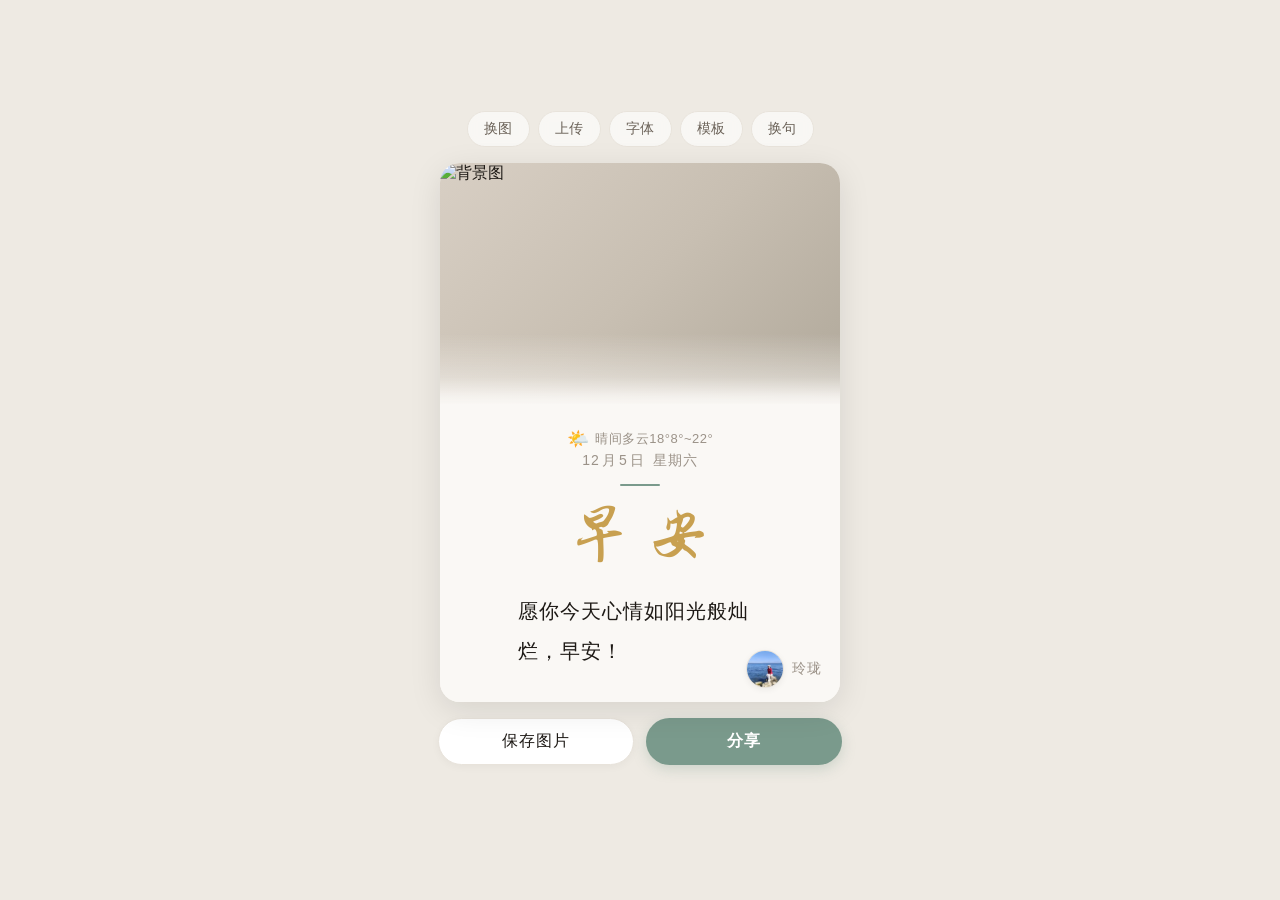
==== commit 46763133: "fix: 图片改回img标签+头像压缩至6KB" ====
--- a/docs/index.html
+++ b/docs/index.html
@@ -34,7 +34,7 @@
 
                 <!-- 图片区（上方）— 用 div + background-image，html2canvas 渲染更可靠 -->
                 <div class="poster-image-zone">
-                    <div class="poster-image" id="posterImage"></div>
+                    <img class="poster-image" id="posterImage" src="" alt="背景图">
                     <!-- 图片加载中 -->
                     <div class="poster-image-loading" id="posterImageLoading">加载中…</div>
                 </div>
--- a/docs/css/style.css
+++ b/docs/css/style.css
@@ -182,9 +182,8 @@
 .poster-image {
     width: 100%;
     height: 100%;
-    background-size: cover;
-    background-position: center;
-    background-repeat: no-repeat;
+    object-fit: cover;
+    display: block;
     transition: opacity 0.4s ease;
 }
 .poster-image.loading { opacity: 0.3; }
@@ -255,14 +254,13 @@
 
 /* ---------- 日期 ---------- */
 .poster-date {
-    font-size: 13px;
+    font-size: 14px;
     color: var(--ink-lighter);
-    letter-spacing: 2px;
+    letter-spacing: 1px;
     margin-bottom: 14px;
 }
-.date-sep,
-.date-year { color: var(--ink-lighter); }
-.date-weekday { color: var(--ink-lighter); margin-left: 4px; }
+.date-sep { color: var(--ink-lighter); margin: 0 2px; }
+.date-weekday { color: var(--ink-lighter); margin-left: 6px; }
 
 /* ---------- 签名线（早安上方松绿细线） ---------- */
 .poster-morning {
@@ -504,7 +502,7 @@
     justify-content: flex-start;
 }
 
-/* --- 左：日期（可读格式）--- */
+/* --- 左：日期（月日统一大字 + 星期稍大）--- */
 .poster.template-d .poster-date {
     position: absolute;
     top: 7%;
@@ -512,41 +510,29 @@
     text-align: left;
     margin-bottom: 0;
     letter-spacing: 0;
-    line-height: 1.3;
-}
+    line-height: 1.2;
+}
+.poster.template-d .date-month,
 .poster.template-d .date-day {
-    display: inline;
-    font-size: 38px;
+    font-size: 36px;
     font-weight: 600;
     color: #3C2E24;
     line-height: 1.0;
 }
-/* 加「日」后缀 */
-.poster.template-d .date-day::after {
-    content: '日';
+/* 「月」「日」字号小一点但跟上大字 */
+.poster.template-d .date-sep {
     font-size: 16px;
     font-weight: 400;
     color: #6B5E4A;
-    margin-left: 2px;
-}
-.poster.template-d .date-month {
-    font-size: 15px;
-    font-weight: 500;
-    color: #6B5E4A;
-}
-/* 加「月」后缀 */
-.poster.template-d .date-month::after {
-    content: '月';
+    margin: 0 1px;
 }
 .poster.template-d .date-weekday {
     display: block;
-    font-size: 12px;
-    color: #A89880;
-    letter-spacing: 1px;
-    margin-top: 2px;
-}
-.poster.template-d .date-sep,
-.poster.template-d .date-year { display: none; }
+    font-size: 14px;
+    color: #8B7A65;
+    letter-spacing: 3px;
+    margin-top: 3px;
+}
 
 /* --- 右：天气（两行堆叠）--- */
 .poster.template-d .poster-weather {
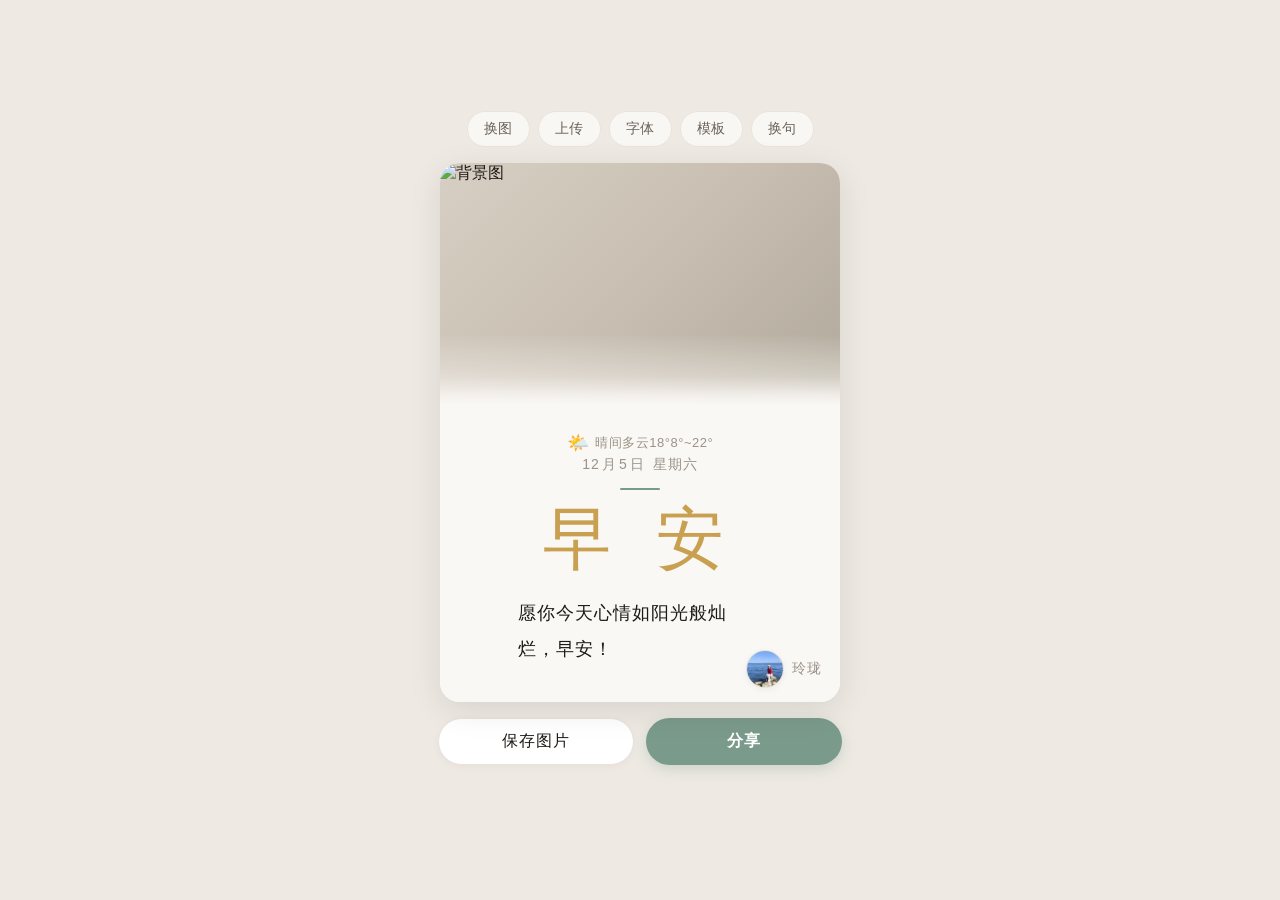
==== commit 643eb738: "fix: 字体切换改用纯系统字体(宋体/楷体/黑体)，去掉Google Fonts依赖" ====
--- a/docs/index.html
+++ b/docs/index.html
@@ -6,11 +6,6 @@
     <meta name="apple-mobile-web-app-capable" content="yes">
     <meta name="apple-mobile-web-app-status-bar-style" content="black-translucent">
     <title>早安海报</title>
-
-    <!-- 手写体中文字体：Google Fonts 加载，系统楷体兜底 -->
-    <link rel="preconnect" href="https://fonts.googleapis.com">
-    <link rel="preconnect" href="https://fonts.gstatic.com" crossorigin>
-    <link href="https://fonts.googleapis.com/css2?family=Ma+Shan+Zheng&family=Liu+Jian+Mao+Cao&family=ZCOOL+QingKe+HuangYou&family=Long+Cang&family=Zhi+Mang+Xing&display=swap" rel="stylesheet">
 
     <link rel="stylesheet" href="css/style.css">
 </head>
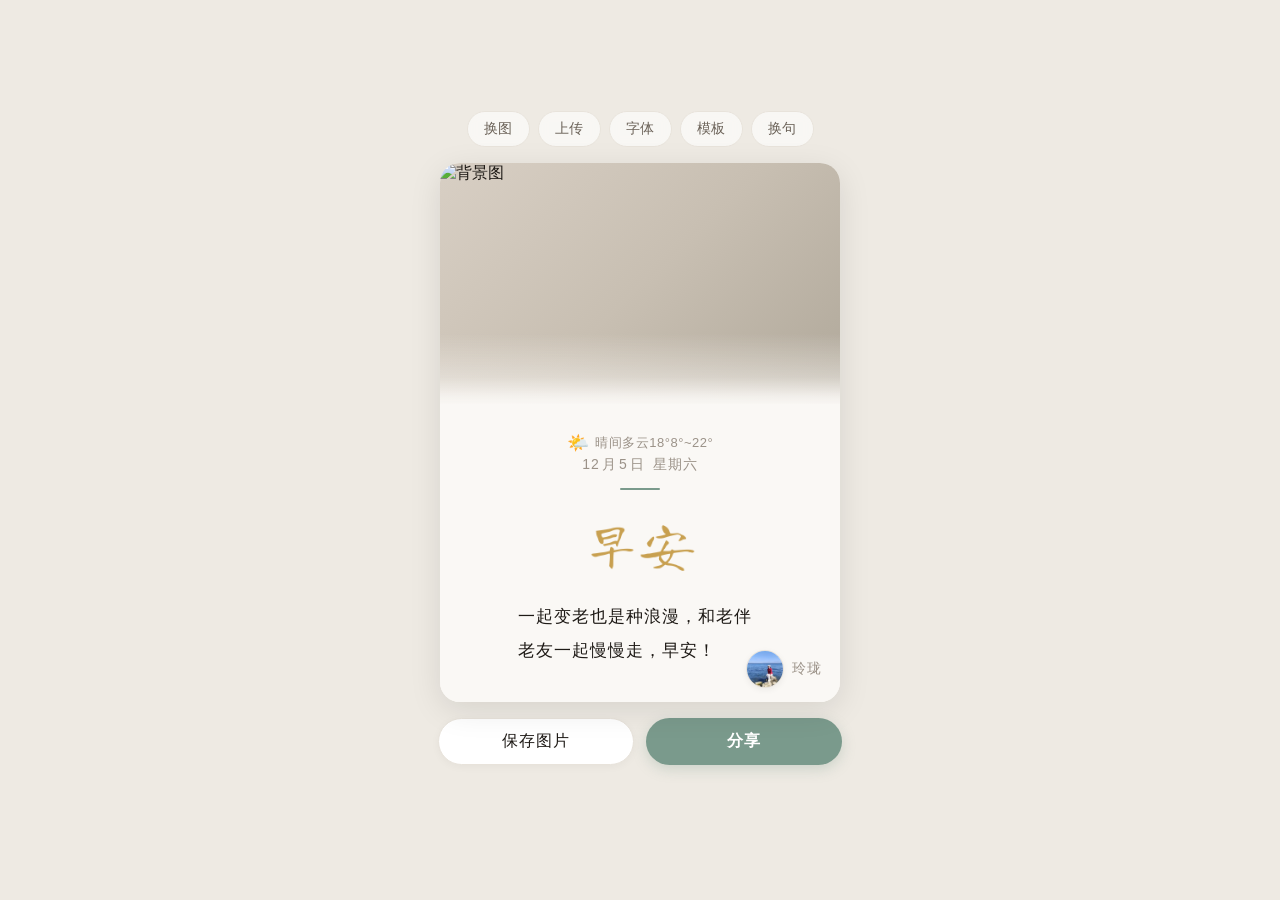
==== commit 0a8b5bdc: "fix: 同步docs/到手写体PNG字体系统，修复线上仍显示宋体楷体的问题" ====
--- a/docs/index.html
+++ b/docs/index.html
@@ -27,11 +27,13 @@
         <div class="poster-wrapper" id="posterWrapper">
             <div class="poster" id="poster">
 
-                <!-- 图片区（上方）— 用 div + background-image，html2canvas 渲染更可靠 -->
-                <div class="poster-image-zone">
+                <!-- 图片区（上方） -->
+                <div class="poster-image-zone" id="posterImageZone">
                     <img class="poster-image" id="posterImage" src="" alt="背景图">
                     <!-- 图片加载中 -->
                     <div class="poster-image-loading" id="posterImageLoading">加载中…</div>
+                    <!-- 拖拽定位重置按钮 -->
+                    <button class="crop-reset-btn" id="cropResetBtn" title="恢复居中">↺</button>
                 </div>
 
                 <!-- 信息区（下方） -->
@@ -49,9 +51,11 @@
                             2026年7月3日 星期五
                         </div>
 
-                        <!-- 早安大字 -->
+                        <!-- 早安大字（预渲染PNG，无需加载字体） -->
                         <div class="poster-morning">
-                            <span class="morning-text"><span class="m-char">早</span> <span class="m-char">安</span></span>
+                            <img class="morning-img" id="morningImg" src="assets/fonts/mashan.png" alt="早安">
+                            <img class="morning-char morning-char-zao" id="morningCharZao" src="assets/fonts/mashan_zao.png" alt="早">
+                            <img class="morning-char morning-char-an" id="morningCharAn" src="assets/fonts/mashan_an.png" alt="安">
                         </div>
 
                         <!-- 祝福语（可点击编辑） -->
@@ -114,6 +118,7 @@
     <script src="js/weather.js"></script>
     <script src="js/fonts.js"></script>
     <script src="js/templates.js"></script>
+    <script src="js/image-crop.js"></script>
     <script src="js/share.js"></script>
     <script src="js/app.js"></script>
 
--- a/docs/css/style.css
+++ b/docs/css/style.css
@@ -19,9 +19,7 @@
     --border:       #E8E3DB;
 
     --radius:      16px;
-    --font-base:   "PingFang SC", "Hiragino Sans GB", "Microsoft YaHei", "Noto Sans SC", sans-serif;
-    --font-song:   "Noto Serif SC", "STSong", "SimSun", "Songti SC", serif;
-    --font-kai:    "STKaiti", "KaiTi", "Kaiti SC", serif;
+    --font-base:      "PingFang SC", "Hiragino Sans GB", "Microsoft YaHei", "Noto Sans SC", sans-serif;
 }
 
 /* ---------- 全局 ---------- */
@@ -166,6 +164,7 @@
     inset: 0;
     overflow: hidden;
     background: var(--paper);
+    border-radius: var(--radius);
 }
 
 /* ============================================================
@@ -180,13 +179,63 @@
 }
 
 .poster-image {
-    width: 100%;
-    height: 100%;
-    object-fit: cover;
+    position: absolute;
+    top: 0;
+    left: 0;
+    max-width: none;
     display: block;
     transition: opacity 0.4s ease;
+    /* width / height 由 JS 根据 cover 算法动态设置 */
+    /* transform 由 JS 根据拖拽位置动态设置 */
 }
 .poster-image.loading { opacity: 0.3; }
+
+/* 上传图片可拖拽定位 */
+.poster-image-zone.croppable {
+    touch-action: none;           /* 禁止浏览器拦截触摸用于滚动 */
+}
+.poster-image-zone.croppable .poster-image {
+    cursor: grab;
+}
+.poster-image-zone.croppable.dragging .poster-image {
+    cursor: grabbing;
+    transition: none !important;
+    user-select: none;
+    -webkit-user-select: none;
+}
+
+/* 拖拽重置按钮 */
+.crop-reset-btn {
+    position: absolute;
+    top: 8px;
+    right: 8px;
+    z-index: 4;
+    width: 28px;
+    height: 28px;
+    border-radius: 50%;
+    border: none;
+    background: rgba(0,0,0,0.35);
+    color: #fff;
+    font-size: 16px;
+    line-height: 28px;
+    text-align: center;
+    cursor: pointer;
+    opacity: 0;
+    transform: scale(0.8);
+    transition: opacity 0.2s, transform 0.2s;
+    pointer-events: none;
+    backdrop-filter: blur(4px);
+    -webkit-backdrop-filter: blur(4px);
+}
+.crop-reset-btn.visible {
+    opacity: 1;
+    transform: scale(1);
+    pointer-events: auto;
+}
+.crop-reset-btn:active {
+    background: rgba(0,0,0,0.55);
+    transform: scale(0.9);
+}
 
 .poster-image-loading {
     position: absolute;
@@ -280,14 +329,18 @@
     border-radius: 1px;
 }
 
-/* ---------- 早安大字 ---------- */
-.morning-text {
-    font-family: var(--font-morning, var(--font-song));
-    font-size: 62px;
-    font-weight: var(--morning-weight, 400);
-    letter-spacing: var(--morning-spacing, 6px);
-    line-height: 1.15;
-    color: var(--gold);
+/* ---------- 早安大字（PNG 图片，无字体依赖）---------- */
+.morning-img {
+    height: 62px;
+    width: auto;
+    display: block;
+    /* 图片内已含古金色 #C8A050 */
+}
+/* 单字图默认隐藏，模板 D 才显示 */
+.morning-char {
+    display: none;
+    height: 52px;
+    width: auto;
 }
 
 /* ---------- 祝福语 ---------- */
@@ -297,7 +350,7 @@
     position: relative;
 }
 .blessing-text {
-    font-family: var(--font-blessing, var(--font-kai));
+    font-family: "PingFang SC", "Hiragino Sans GB", "Microsoft YaHei", sans-serif;
     font-size: var(--blessing-size, 17px);
     font-weight: var(--blessing-weight, 400);
     line-height: 2.0;
@@ -324,7 +377,7 @@
     width: 100%;
     max-width: 280px;
     min-height: 60px;
-    font-family: var(--font-blessing, var(--font-kai));
+    font-family: "PingFang SC", "Hiragino Sans GB", "Microsoft YaHei", sans-serif;
     font-size: var(--blessing-size, 17px);
     font-weight: var(--blessing-weight, 400);
     line-height: 2.0;
@@ -422,8 +475,7 @@
     padding-top: 20px;
     box-shadow: 0 -4px 20px rgba(0,0,0,0.06);
 }
-.poster.template-b .morning-text { font-size: 56px; }
-.poster.template-b .blessing-text { font-size: 16px; }
+.poster.template-b .morning-img { height: 56px; }
 
 
 /* ============================================================
@@ -457,8 +509,8 @@
 .poster.template-c .poster-date {
     color: rgba(255,255,255,0.8);
 }
-.poster.template-c .morning-text {
-    color: var(--gold-light);
+.poster.template-c .morning-img {
+    filter: brightness(1.25);   /* 金色在深色背景上更亮 */
 }
 .poster.template-c .blessing-text {
     color: rgba(255,255,255,0.9);
@@ -575,7 +627,6 @@
     position: absolute;
     left: 12%;
     bottom: 8%;
-    writing-mode: horizontal-tb;   /* 恢复横排 */
     display: flex;
     flex-direction: column;
     align-items: center;
@@ -583,18 +634,13 @@
     margin-bottom: 0;
 }
 .poster.template-d .poster-morning::before { display: none; }
-.poster.template-d .m-char {
+/* 模板 D 隐藏组合图，显示单字图 */
+.poster.template-d .morning-img { display: none; }
+.poster.template-d .morning-char {
     display: block;
-    font-family: var(--font-morning, var(--font-song));
-    font-size: 52px;
-    font-weight: var(--morning-weight, 400);
-    color: #4A3828;
-    line-height: 1.0;
-    letter-spacing: 0;
-}
-.poster.template-d .morning-text {
-    /* 覆盖默认的 morning-text 样式，继承到 m-char */
-    letter-spacing: 0;
+    height: 52px;
+    width: auto;
+    filter: brightness(0.4) sepia(0.5);   /* 金→深棕 #4A3828 */
 }
 
 /* --- 祝福语：右下方 --- */
@@ -618,21 +664,20 @@
 
 @media (max-width: 374px) {
     .poster.template-d .date-day { font-size: 32px; }
-    .poster.template-d .m-char { font-size: 44px; }
+    .poster.template-d .morning-char { height: 38px; }
     .poster.template-d .blessing-text { font-size: 15px; line-height: 1.9; }
 }
 
 
 /* ============================================================
-   字体预设 — 6 套手写/书法风格
-   ============================================================ */
-.poster.font-song .morning-text { line-height: 1.1; }
-.poster.font-kai .morning-text { line-height: 1.05; }
-.poster.font-kai .blessing-text { line-height: 1.9; }
-.poster.font-modern .morning-text { line-height: 1.05; }
-.poster.font-classic .morning-text { line-height: 1.15; }
-.poster.font-warm .morning-text { line-height: 1.1; }
-.poster.font-elegant .morning-text { line-height: 1.1; }
+   字体预设 — 6 套手写体（间距微调用于模板 D 单字间 gap）
+   ============================================================ */
+.poster.font-mashan .poster-morning   { gap: 8px; }
+.poster.font-kuaile .poster-morning   { gap: 6px; }
+.poster.font-zhimang .poster-morning  { gap: 4px; }
+.poster.font-liujian .poster-morning  { gap: 2px; }
+.poster.font-longcang .poster-morning { gap: 12px; }
+.poster.font-xiaowei .poster-morning  { gap: 10px; }
 
 
 /* ============================================================
@@ -740,10 +785,10 @@
     }
     .btn-tool { font-size: 12px; padding: 6px 10px; }
     .top-toolbar { gap: 5px; }
-    .morning-text { font-size: 50px; letter-spacing: 4px; }
+    .morning-img { height: 50px; }
     .blessing-text { font-size: 16px; }
-    .poster.template-c .morning-text { font-size: 50px; }
-    .poster.template-d .morning-text { font-size: 38px; letter-spacing: 10px; }
+    .poster.template-c .morning-img { height: 50px; }
+    .poster.template-d .morning-char { height: 44px; }
     .poster.template-d .blessing-text { font-size: 15px; line-height: 1.9; }
 }
 
@@ -751,5 +796,5 @@
     body { align-items: center; padding: 24px 0 40px; }
     .poster-wrapper { border-radius: 20px; max-width: 400px; }
     .btn-tool { font-size: 14px; padding: 8px 16px; }
-    .morning-text { font-size: 68px; }
-}
+    .morning-img { height: 68px; }
+}
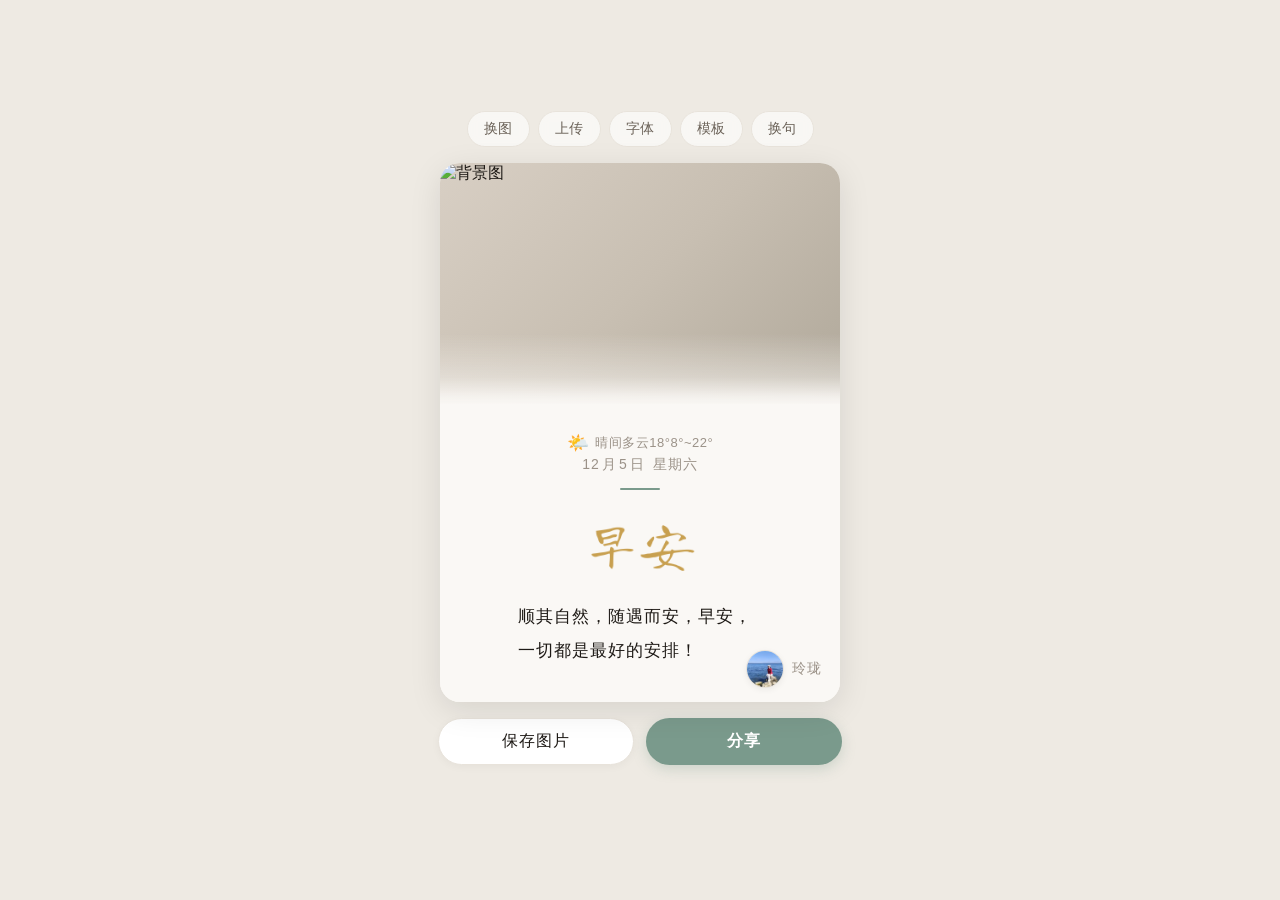
==== commit 556aab5b: "fix: 首次加载背景图采用预加载模式，避免opacity:0.3导致占位渐变透出" ====
--- a/docs/index.html
+++ b/docs/index.html
@@ -29,7 +29,7 @@
 
                 <!-- 图片区（上方） -->
                 <div class="poster-image-zone" id="posterImageZone">
-                    <img class="poster-image" id="posterImage" src="" alt="背景图">
+                    <img class="poster-image" id="posterImage" alt="背景图">
                     <!-- 图片加载中 -->
                     <div class="poster-image-loading" id="posterImageLoading">加载中…</div>
                     <!-- 拖拽定位重置按钮 -->
